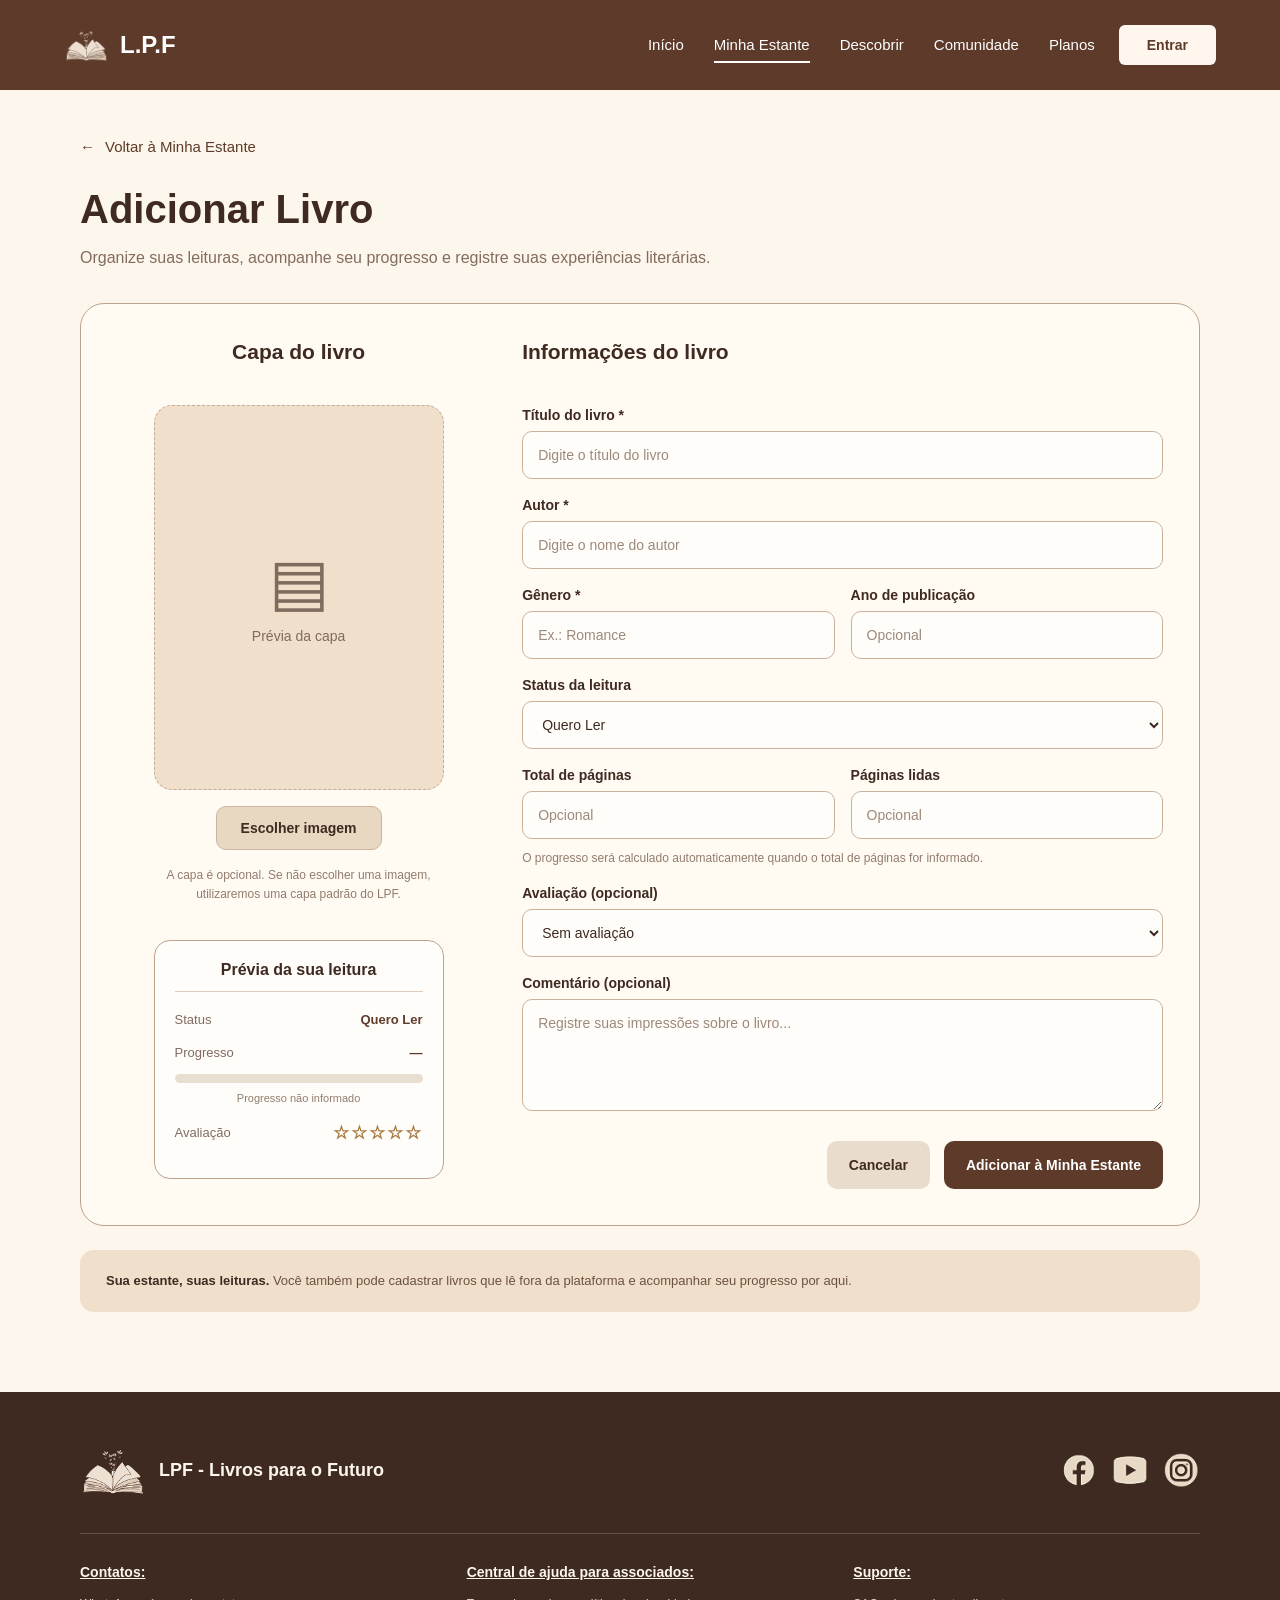
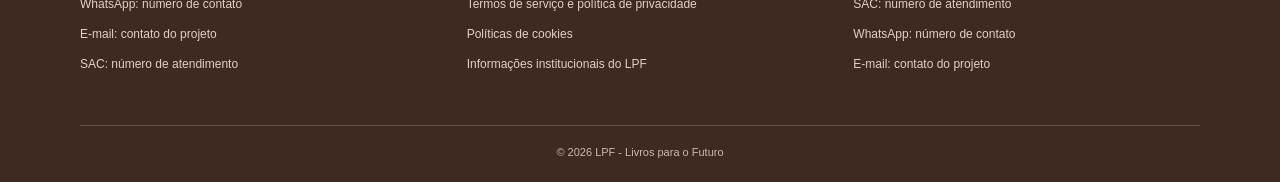
==== pages/AdicionarLivro.html @ e1073650 "Adicionar pagina de cadastro manual de livros" ====
<!doctype html>
<html lang="pt-BR">
  <head>
    <meta charset="UTF-8" />
    <meta name="viewport" content="width=device-width, initial-scale=1.0" />
    <title>Adicionar Livro | LPF</title>
    <link rel="stylesheet" href="../css/paginas-julio.css" />
  </head>
  <body class="pagina-lpf pagina-descobrir pagina-adicionar">
    <!--header-->
    <header class="cabecalho">
      <div class="cabecalho-conteudo">
        <a href="../index.html" class="logo">
          <img
            src="../assets/1_HOME_1/Logo.png"
            alt="Logo dos Livros para o Futuro"
          />
          <span>L.P.F</span>
        </a>
        <!--botão MENU HAMBURGUER-->
        <button
          type="button"
          class="menu-toggle"
          id="botaoMenu"
          aria-label="Abrir menu de navegação"
          aria-controls="menuPrincipal"
          aria-expanded="false"
        >
          <span></span>
          <span></span>
          <span></span>
        </button>

        <!--nav principal-->
        <nav class="menu" id="menuPrincipal" aria-label="Navegação principal">
          <a href="../index.html">Início</a>

          <a href="MinhaEstante.html" aria-current="page"> Minha Estante </a>

          <a href="Descobrir.html"> Descobrir </a>

          <a href="Comunidade.html"> Comunidade </a>

          <a href="planosdefidelidade.html"> Planos </a>
        </nav>

        <a href="Entrar.html" class="perfil">Entrar</a>
      </div>
    </header>

    <!--conteudo principal-->
    <main class="conteudo-principal adicionar-main">
      <!--voltar para minha estante-->
      <a href="MinhaEstante.html" class="adicionar-voltar">
        <span aria-hidden="true">←</span>
        Voltar à Minha Estante
      </a>

      <!--introdução-->
      <section class="adicionar-introducao">
        <h1>Adicionar Livro</h1>

        <p>
          Organize suas leituras, acompanhe seu progresso e registre suas
          experiências literárias.
        </p>
      </section>

      <!--form do cadastro-->
      <form id="formAdicionarLivro" class="adicionar-formulario">
        <!--coluna da capa-->
        <div class="adicionar-coluna-capa">
          <h2>Capa do livro</h2>

          <div class="adicionar-capa-preview">
            <div id="capaPlaceholder" class="adicionar-capa-placeholder">
              <span aria-hidden="true">▤</span>
              <p>Prévia da capa</p>
            </div>

            <img
              id="previewCapa"
              src=""
              alt="Prévia da capa selecionada"
              hidden
            />
          </div>

          <label for="capaLivro" class="adicionar-upload">
            Escolher imagem
          </label>

          <input
            type="file"
            id="capaLivro"
            accept="image/png,image/jpeg,image/webp"
            class="adicionar-input-arquivo"
          />

          <p class="adicionar-capa-aviso">
            A capa é opcional. Se não escolher uma imagem, utilizaremos uma capa
            padrão do LPF.
          </p>

          <!--prévia da leitura-->
          <aside class="adicionar-preview-leitura">
            <h3>Prévia da sua leitura</h3>

            <!--status-->
            <div class="preview-linha">
              <span>Status</span>
              <strong id="previewStatus">Quero Ler</strong>
            </div>

            <!--progresso-->
            <div class="preview-progresso">
              <div class="preview-linha">
                <span>Progresso</span>
                <strong id="previewPercentual">—</strong>
              </div>

              <div
                class="preview-barra"
                role="progressbar"
                aria-label="Progresso de leitura"
                aria-valuemin="0"
                aria-valuemax="100"
                aria-valuetext="Progresso não informado"
                id="previewProgresso"
              >
                <div class="preview-barra-valor" id="previewBarraValor"></div>
              </div>

              <p id="previewPaginas">Progresso não informado</p>
            </div>

            <!--avaliação-->
            <div class="preview-linha">
              <span>Avaliação</span>
              <strong id="previewEstrelas">☆☆☆☆☆</strong>
            </div>
          </aside>
        </div>

        <!--coluna dos campos-->
        <div class="adicionar-coluna-campos">
          <h2>Informações do livro</h2>

          <!--titulo-->
          <div class="adicionar-campo">
            <label for="novoTitulo"> Título do livro * </label>

            <input
              type="text"
              id="novoTitulo"
              placeholder="Digite o título do livro"
              maxlength="120"
              required
            />
          </div>

          <!--autor-->
          <div class="adicionar-campo">
            <label for="novoAutor"> Autor * </label>

            <input
              type="text"
              id="novoAutor"
              placeholder="Digite o nome do autor"
              maxlength="120"
              required
            />
          </div>

          <!--genero e ano-->
          <div class="adicionar-linha-campos">
            <div class="adicionar-campo">
              <label for="novoGenero"> Gênero * </label>

              <input
                type="text"
                id="novoGenero"
                placeholder="Ex.: Romance"
                maxlength="60"
                required
              />
            </div>

            <div class="adicionar-campo">
              <label for="novoAno"> Ano de publicação </label>

              <input
                type="number"
                id="novoAno"
                min="1"
                max="2100"
                placeholder="Opcional"
              />
            </div>
          </div>

          <!--status-->
          <div class="adicionar-campo">
            <label for="novoStatus"> Status da leitura </label>

            <select id="novoStatus">
              <option value="quero-ler">Quero Ler</option>

              <option value="lendo">Lendo</option>

              <option value="lido">Lido</option>
            </select>
          </div>

          <!--paginas-->
          <div class="adicionar-linha-campos">
            <div class="adicionar-campo">
              <label for="novoTotalPaginas"> Total de páginas </label>

              <input
                type="number"
                id="novoTotalPaginas"
                min="1"
                step="1"
                placeholder="Opcional"
              />
            </div>

            <div class="adicionar-campo">
              <label for="novoPaginasLidas"> Páginas lidas </label>

              <input
                type="number"
                id="novoPaginasLidas"
                min="0"
                step="1"
                placeholder="Opcional"
              />
            </div>
          </div>

          <p class="adicionar-ajuda">
            O progresso será calculado automaticamente quando o total de páginas
            for informado.
          </p>

          <!--avaliação-->
          <div class="adicionar-campo">
            <label for="novaAvaliacao"> Avaliação (opcional) </label>

            <select id="novaAvaliacao">
              <option value="">Sem avaliação</option>

              <option value="1">★</option>
              <option value="2">★★</option>
              <option value="3">★★★</option>
              <option value="4">★★★★</option>
              <option value="5">★★★★★</option>
            </select>
          </div>

          <!--comentario-->
          <div class="adicionar-campo">
            <label for="novoComentario"> Comentário (opcional) </label>

            <textarea
              id="novoComentario"
              rows="4"
              maxlength="500"
              placeholder="Registre suas impressões sobre o livro..."
            ></textarea>
          </div>

          <!--mensagem de retornoo-->
          <p
            id="mensagemCadastro"
            class="adicionar-mensagem"
            role="status"
            aria-live="polite"
            hidden
          ></p>

          <!--botões-->
          <div class="adicionar-acoes">
            <a href="MinhaEstante.html" class="adicionar-cancelar">
              Cancelar
            </a>

            <button type="submit" class="adicionar-salvar">
              Adicionar à Minha Estante
            </button>
          </div>
        </div>
      </form>

      <!--info de baixo-->
      <aside class="adicionar-observacao">
        <p>
          <strong>Sua estante, suas leituras.</strong>
          Você também pode cadastrar livros que lê fora da plataforma e
          acompanhar seu progresso por aqui.
        </p>
      </aside>
    </main>
    <!--footer-->
    <footer class="footer">
      <div class="footer-container">
        <div class="footer-top">
          <div class="footer-brand">
            <img src="../assets/1_HOME_1/Logo.png" alt="" />

            <strong>LPF - Livros para o Futuro</strong>
          </div>

          <div class="footer-social">
            <img
              src="../assets/1_HOME_1/redes.png"
              alt="Facebook, YouTube e Instagram"
            />
          </div>
        </div>

        <div class="footer-info">
          <div class="footer-column">
            <h3>Contatos:</h3>
            <p>WhatsApp: número de contato</p>
            <p>E-mail: contato do projeto</p>
            <p>SAC: número de atendimento</p>
          </div>

          <div class="footer-column">
            <h3>Central de ajuda para associados:</h3>
            <p>Termos de serviço e política de privacidade</p>
            <p>Políticas de cookies</p>
            <p>Informações institucionais do LPF</p>
          </div>

          <div class="footer-column">
            <h3>Suporte:</h3>
            <p>SAC: número de atendimento</p>
            <p>WhatsApp: número de contato</p>
            <p>E-mail: contato do projeto</p>
          </div>
        </div>

        <div class="footer-bottom">
          <p>© 2026 LPF - Livros para o Futuro</p>
        </div>
      </div>
    </footer>

    <!--acessibilidade-->
    <script src="https://vlibras.gov.br/app/vlibras-plugin.js"></script>

    <!--javascript-->
    <script src="../js/adicionar-livro.js" defer></script>
    <script src="../js/livros.js" defer></script>
    <script src="../js/estante.js" defer></script>
    <script src="../js/menu-lpf.js" defer></script>
  </body>
</html>
---- css/paginas-julio.css ----
/* CORES DO PROJETO */
.pagina-descobrir {
  --cor-marrom: #5d3a29;
  --cor-texto: #3e2a20;
  --cor-fundo: #fdf6ec;
  --cor-card: #fbf7f0;
  --cor-borda: #bda38f;

  margin: 0;
  min-height: 100vh;
  background-color: var(--cor-fundo);
  color: var(--cor-texto);
  font-family: 'Segoe UI', Arial, sans-serif;
}

/* config gerais */
.pagina-descobrir *,
.pagina-descobrir *::before,
.pagina-descobrir *::after {
  box-sizing: border-box;
}

/* -------------------------------------
  LPF - PÁGINA DESCOBRIR
----------------------------------------*/

.pagina-descobrir a {
  text-decoration: none;
}

/* header */

.pagina-descobrir .cabecalho {
  background-color: var(--cor-marrom);
  width: 100%;
}

.pagina-descobrir .cabecalho-conteudo {
  max-width: 1200px;
  min-height: 90px;
  margin: 0 auto;
  padding: 15px 24px;

  display: flex;
  align-items: center;
  justify-content: space-between;
  gap: 24px;
}

/* logo */
.pagina-descobrir .logo {
  display: flex;
  align-items: center;
  gap: 12px;

  color: white;
  font-size: 24px;
  font-weight: 700;
}

.pagina-descobrir .logo img {
  width: 44px;
  height: 44px;
  object-fit: contain;
}

/* menu */
.pagina-descobrir .menu {
  display: flex;
  align-items: center;
  gap: 30px;
}

.pagina-descobrir .menu a {
  color: white;
  font-size: 15px;
  padding: 8px 0;
  border-bottom: 2px solid transparent;
}

.pagina-descobrir .menu a:hover,
.pagina-descobrir .menu a[aria-current='page'] {
  border-bottom-color: white;
}

/* perfil */
.pagina-descobrir .perfil {
  color: white;
  font-size: 14px;
}

/* conteudo principal */

.pagina-descobrir .conteudo-principal {
  max-width: 1168px;
  margin: 0 auto;
  padding: 55px 24px 90px;
}

/* introdução */
.pagina-descobrir .introducao {
  margin-bottom: 36px;
}

.pagina-descobrir .introducao h1 {
  margin: 0 0 12px;
  color: var(--cor-texto);
  font-size: 36px;
  font-weight: 700;
  line-height: 1.2;
}

.pagina-descobrir .introducao p {
  margin: 0;
  color: #756257;
  font-size: 16px;
  line-height: 1.6;
}

/*pesquisa e filtros*/

.pagina-descobrir .area-filtros {
  width: 100%;
  min-height: 56px;
  margin-bottom: 38px;
  padding: 0 18px;

  display: flex;
  align-items: center;
  gap: 12px;

  background-color: #ffffff;
  border: 1px solid var(--cor-borda);
  border-radius: 18px;

  transition:
    border-color 0.2s ease,
    box-shadow 0.2s ease;
}

.pagina-descobrir .area-filtros:focus-within {
  border-color: var(--cor-marrom);
  box-shadow: 0 0 0 3px rgba(93, 58, 41, 0.12);
}

.pagina-descobrir .input-busca {
  flex: 1;
  min-width: 0;
  height: 52px;
  padding: 0;

  background: transparent;
  color: var(--cor-texto);
  font-size: 16px;

  border: none;
  outline: none;
  box-shadow: none;
}

.pagina-descobrir .input-busca::placeholder {
  color: #7f6a5d;
}

/*javascript da pesquisa de livros*/

/* Oculta os cards filtrados pelo JavaScript */
.pagina-descobrir .livro-card[hidden] {
  display: none;
}

/* Mensagem quando não há resultados */
.pagina-descobrir .mensagem-busca {
  text-align: center;
  margin: 40px 0;
  color: var(--cor-texto);
  font-size: 16px;
}

.pagina-descobrir .mensagem-busca[hidden] {
  display: none;
}

/* filtro genero */

.pagina-descobrir .filtro-genero {
  position: relative;
}

.pagina-descobrir .filtro-genero summary {
  display: flex;
  align-items: center;
  justify-content: center;

  width: 30px;
  height: 36px;
  cursor: pointer;
  color: var(--cor-marrom);
  list-style: none;
}

.pagina-descobrir .filtro-genero summary::-webkit-details-marker {
  display: none;
}

.pagina-descobrir .filtro-genero summary span {
  font-size: 12px;
}

.pagina-descobrir .filtro-opcoes {
  position: absolute;
  top: 42px;
  right: 0;
  z-index: 10;

  width: 230px;
  padding: 16px;

  display: flex;
  flex-direction: column;
  gap: 8px;

  background-color: #fffdfa;
  border: 1px solid var(--cor-borda);
  border-radius: 12px;
  box-shadow: 0 8px 20px #3e2a201a;
}

.pagina-descobrir .filtro-opcoes label {
  font-size: 13px;
  font-weight: 600;
}

.pagina-descobrir .filtro-opcoes select {
  width: 100%;
  padding: 10px;

  background-color: var(--cor-fundo);
  color: var(--cor-texto);

  border: 1px solid var(--cor-borda);
  border-radius: 8px;
  font-size: 13px;
}

/* icone BUSCA */

.pagina-descobrir .icone-busca {
  color: var(--cor-marrom);
  font-size: 22px;
  line-height: 1;
}

/* ajuste posicionamento */

.pagina-descobrir .conteudo-principal {
  max-width: 1120px;
  padding-top: 65px;
}

.pagina-descobrir .introducao {
  margin-bottom: 30px;
}

/*ajuste dos controle de pesquisa*/

.pagina-descobrir .form-busca {
  display: flex;
  align-items: center;
  width: 100%;
  min-height: 54px;
  gap: 10px;
}

.pagina-descobrir .form-busca .input-busca {
  flex: 1;
  min-width: 0;
}

/* icone FILTRO */

.pagina-descobrir .filtro-genero summary {
  cursor: pointer;
  border-radius: 6px;
}

.pagina-descobrir .filtro-genero summary svg {
  display: block;
}

/* botão LUPA */

.pagina-descobrir .botao-busca {
  display: flex;
  align-items: center;
  justify-content: center;

  width: 36px;
  height: 36px;
  padding: 6px;

  background: transparent;
  color: var(--cor-marrom);
  border: none;
  border-radius: 8px;
  cursor: pointer;
}

.pagina-descobrir .botao-busca:hover,
.pagina-descobrir .filtro-genero summary:hover {
  background-color: #f1e6d8;
}

.pagina-descobrir .botao-busca:focus-visible,
.pagina-descobrir .filtro-genero summary:focus-visible {
  outline: 2px solid var(--cor-marrom);
  outline-offset: 2px;
}

/* botão ENTRAR */

.pagina-descobrir .perfil {
  display: inline-block;
  padding: 12px 28px;

  background-color: #fff7ed;
  color: var(--cor-marrom);

  border-radius: 6px;
  font-weight: 600;
}

@media (max-width: 768px) {
  .pagina-descobrir .area-filtros {
    margin-bottom: 28px;
  }

  .pagina-descobrir .conteudo-principal {
    padding-top: 35px;
  }
}

/*catalogo dos livros*/

.pagina-descobrir .grade-livros {
  display: grid;
  grid-template-columns: repeat(4, minmax(0, 1fr));
  column-gap: 24px;
  row-gap: 68px;

  max-width: 1040px;
  margin: 0 auto;
}

/* card individual */
.pagina-descobrir .livro-card {
  display: flex;
  flex-direction: column;
  align-items: center;

  min-width: 0;
  min-height: 365px;
  padding: 16px 14px 12px;

  background-color: #fffaf2;
  border: 1px solid var(--cor-borda);
  border-radius: 18px;

  text-align: center;
}

/* capa */
.pagina-descobrir .livro-capa {
  display: block;
  width: 145px;
  max-width: 100%;
  height: 205px;
  margin-bottom: 12px;

  object-fit: contain;
}

/* titulo e leitor */
.pagina-descobrir .livro-dados {
  width: 100%;
  min-height: 0;
}

.pagina-descobrir .livro-titulo {
  margin: 0 0 6px;

  color: var(--cor-texto);
  font-size: 14px;
  font-weight: 700;
  line-height: 1.25;
}

.pagina-descobrir .livro-autor {
  margin: 0;

  color: #665348;
  font-size: 12px;
  line-height: 1.3;
}

/* botão VER LIVRO */
.pagina-descobrir .livro-botao {
  display: flex;
  align-items: center;
  justify-content: center;

  width: 100%;
  min-height: 31px;
  margin-top: 10px;
  padding: 6px 10px;

  background-color: #e8d8c1;
  color: var(--cor-texto);

  border-radius: 8px;
  font-size: 12px;
  font-weight: 700;
  transition: background-color 0.2s ease;
}

.pagina-descobrir .livro-botao:hover {
  background-color: #d9bea0;
}

.pagina-descobrir .livro-botao:focus-visible {
  outline: 3px solid var(--cor-marrom);
  outline-offset: 3px;
}

/* genero */
.pagina-descobrir .livro-genero {
  margin: 8px 0 0;

  color: #806c60;
  font-size: 9px;
  font-weight: 600;
  line-height: 1.2;
  text-transform: uppercase;
}

/* botão VER MAIS */
.pagina-descobrir .area-ver-mais {
  display: flex;
  justify-content: center;
  margin-top: 40px;
  margin-bottom: 20px;
}

/*o botão VER MAIS LIVROS sumir quando necessário*/
.pagina-descobrir .area-ver-mais[hidden] {
  display: none;
}

/*animação do botão VER MAIS*/

/* Animação dos novos livros */
.pagina-descobrir .livro-card[data-extra='true']:not([hidden]) {
  animation: aparecerLivro 0.6s ease-out both;
}

/* Movimento suave de entrada */
@keyframes aparecerLivro {
  from {
    opacity: 0;
    transform: translateY(20px);
  }

  to {
    opacity: 1;
    transform: translateY(0);
  }
}

/* Respeitar preferência por menos movimento */
@media (prefers-reduced-motion: reduce) {
  .pagina-descobrir .livro-card[data-extra='true']:not([hidden]) {
    animation: none;
  }
}
.pagina-descobrir #verMaisLivros {
  min-width: 180px;
  height: 48px;
  padding: 0 24px;

  background-color: #5f3a29;
  color: #fffaf2;

  border: none;
  border-radius: 12px;

  font-size: 16px;
  font-weight: 600;
  font-family: inherit;

  cursor: pointer;
  transition:
    background-color 0.2s ease,
    transform 0.2s ease;
}

.pagina-descobrir #verMaisLivros:hover {
  background-color: #744733;
  transform: translateY(-2px);
}

.pagina-descobrir #verMaisLivros:active {
  transform: translateY(0);
}

.pagina-descobrir #verMaisLivros:focus-visible {
  outline: 3px solid #c8a98d;
  outline-offset: 3px;
}

/* FOOTER */

.pagina-descobrir .footer {
  width: 100%;
  background-color: #3e2a20;
  color: #fdf6ec;
  padding: 46px 24px 24px;
}

.pagina-descobrir .footer-container {
  max-width: 1120px;
  margin: 0 auto;
}

/*parte de cima*/

.pagina-descobrir .footer-top {
  display: flex;
  align-items: center;
  justify-content: space-between;
  gap: 24px;

  padding-bottom: 30px;
  border-bottom: 1px solid #6b5042;
}

.pagina-descobrir .footer-brand {
  display: flex;
  align-items: center;
  gap: 14px;
}

.pagina-descobrir .footer-brand img {
  width: 65px;
  height: 65px;
  object-fit: contain;
}

.pagina-descobrir .footer-brand strong {
  font-size: 18px;
  font-weight: 700;
}

/*redes sociais*/

.pagina-descobrir .footer-social {
  display: flex;
  align-items: center;
  justify-content: flex-end;
}

.pagina-descobrir .footer-social img {
  display: block;
  width: 140px;
  max-width: 100%;
  height: auto;
  object-fit: contain;
}

/* coluna das info */

.pagina-descobrir .footer-info {
  display: grid;
  grid-template-columns: repeat(3, minmax(0, 1fr));
  gap: 40px;

  padding: 30px 0 40px;
  border-bottom: 1px solid #6b5042;
}

.pagina-descobrir .footer-column h3 {
  margin: 0 0 14px;

  color: #fdf6ec;
  font-size: 14px;
  font-weight: 600;
  text-decoration: underline;
}

.pagina-descobrir .footer-column p {
  margin: 0 0 10px;

  color: #e2d1c4;
  font-size: 12px;
  line-height: 1.7;
}

/*parte de baixo*/

.pagina-descobrir .footer-bottom {
  padding-top: 20px;
  text-align: center;
}

.pagina-descobrir .footer-bottom p {
  margin: 0;
  color: #cfb9aa;
  font-size: 11px;
}

/*espaço catálogo e footer*/

.pagina-descobrir .conteudo-principal {
  padding-bottom: 70px;
}

/* responsividade */

@media (max-width: 768px) {
  .pagina-descobrir .cabecalho-conteudo {
    flex-wrap: wrap;
    justify-content: center;
  }

  .pagina-descobrir .menu {
    flex-wrap: wrap;
    justify-content: center;
    gap: 15px;
  }

  .pagina-descobrir .conteudo-principal {
    padding: 35px 20px 60px;
  }

  .pagina-descobrir .introducao h1 {
    font-size: 28px;
  }
}

/*responsividade do catalogo*/

@media (max-width: 1000px) {
  .pagina-descobrir .grade-livros {
    grid-template-columns: repeat(2, minmax(0, 1fr));
    gap: 24px;
  }
}

@media (max-width: 520px) {
  .pagina-descobrir .grade-livros {
    grid-template-columns: 1fr;
    max-width: 320px;
    gap: 20px;
  }
}

/* -------------------------------------
  LPF - PÁGINA APRESENTAÇÃO DO LIVRO
----------------------------------------*/

/*coonteudo principal*/

.pagina-apresentacao .apresentacao-main {
  max-width: 1168px;
  margin: 0 auto;
  padding: 48px 24px 80px;
}

/*voltar para Descobrir*/

.pagina-apresentacao .apresentacao-voltar {
  display: inline-flex;
  align-items: center;
  gap: 10px;

  margin-bottom: 32px;

  color: var(--cor-marrom);
  font-size: 15px;
  font-weight: 500;
}

.pagina-apresentacao .apresentacao-voltar:hover {
  text-decoration: underline;
}

/*introdução*/

.pagina-apresentacao .apresentacao-introducao {
  margin-bottom: 36px;
}

.pagina-apresentacao .apresentacao-caminho {
  margin: 0 0 20px;

  color: var(--cor-marrom);
  font-size: 12px;
  font-weight: 700;
}

.pagina-apresentacao .apresentacao-introducao h1 {
  margin: 0 0 12px;

  color: var(--cor-texto);
  font-size: 42px;
  line-height: 1.2;
}

.pagina-apresentacao .apresentacao-introducao > p:last-child {
  margin: 0;

  color: #856f61;
  font-size: 17px;
  line-height: 1.6;
}

/*card principal*/

.pagina-apresentacao .apresentacao-card {
  display: grid;
  grid-template-columns: 306px minmax(0, 1fr);
  align-items: start;
  gap: 44px;

  padding: 34px;

  background-color: #fffaf2;
  border: 1px solid var(--cor-borda);
  border-radius: 24px;
}

/*capa livro*/

.pagina-apresentacao .apresentacao-imagem {
  display: flex;
  align-items: center;
  justify-content: center;

  padding: 18px;

  background-color: #f0e0cb;
  border-radius: 18px;
}

.pagina-apresentacao .apresentacao-imagem img {
  display: block;

  width: 100%;
  height: 430px;

  object-fit: contain;
  border-radius: 8px;
}

/*infos*/

.pagina-apresentacao .apresentacao-dados {
  min-width: 0;
  padding-top: 6px;
}

.pagina-apresentacao .apresentacao-etiqueta {
  display: inline-block;

  padding: 9px 20px;
  margin-bottom: 22px;

  background-color: #f1e4d3;
  color: var(--cor-marrom);

  border-radius: 30px;

  font-size: 11px;
  font-weight: 700;
}

.pagina-apresentacao .apresentacao-dados h2 {
  margin: 0 0 8px;

  color: var(--cor-texto);
  font-size: 40px;
  line-height: 1.2;
}

.pagina-apresentacao .apresentacao-autor {
  margin: 0 0 26px;

  padding-bottom: 25px;

  color: #836c5d;
  font-size: 19px;

  border-bottom: 1px solid #e1ccba;
}

/*details do livro*/

.pagina-apresentacao .apresentacao-detalhes {
  display: grid;
  grid-template-columns: repeat(3, minmax(0, 1fr));
  gap: 16px;

  margin-bottom: 26px;
}

.pagina-apresentacao .detalhe-item {
  display: flex;
  flex-direction: column;
  align-items: flex-start;
  gap: 8px;

  min-width: 0;
  padding: 18px 16px;

  background-color: #f5ece1;
  border-radius: 14px;
}

.pagina-apresentacao .detalhe-item span {
  color: #836c5d;
  font-size: 11px;
  font-weight: 700;
}

.pagina-apresentacao .detalhe-item strong {
  color: var(--cor-texto);
  font-size: 18px;
}

.pagina-apresentacao .detalhe-item small {
  color: #927d6e;
  font-size: 11px;
}

/*descrição*/

.pagina-apresentacao .apresentacao-descricao {
  margin: 0 0 26px;

  color: #816d60;
  font-size: 16px;
  line-height: 1.7;
}

/*botão ADD A MINHA ESTANTE*/

.pagina-apresentacao .apresentacao-botao {
  display: inline-flex;
  align-items: center;
  justify-content: center;
  gap: 18px;

  min-height: 54px;
  padding: 12px 24px;

  background-color: var(--cor-marrom);
  color: #ffffff;

  border: none;
  border-radius: 10px;

  font-family: inherit;
  font-size: 15px;
  font-weight: 700;

  cursor: pointer;
  transition: background-color 0.2s ease;
}

.pagina-apresentacao .apresentacao-botao span {
  font-size: 28px;
  font-weight: 400;
  line-height: 1;
}

.pagina-apresentacao .apresentacao-botao:hover {
  background-color: #764b37;
}

.pagina-apresentacao .apresentacao-botao:focus-visible {
  outline: 3px solid #bda38f;
  outline-offset: 3px;
}

.pagina-apresentacao .apresentacao-aviso {
  margin: 12px 0 0;

  color: #927d6e;
  font-size: 12px;
}

/*sinopse e mais*/

.pagina-apresentacao .apresentacao-inferior {
  display: grid;
  grid-template-columns: 2fr 1fr;
  gap: 18px;

  margin-top: 24px;
}

.pagina-apresentacao .apresentacao-sinopse,
.pagina-apresentacao .apresentacao-orientacao {
  padding: 26px;

  border-radius: 18px;
}

.pagina-apresentacao .apresentacao-sinopse {
  background-color: #fffaf2;
  border: 1px solid var(--cor-borda);
}

.pagina-apresentacao .apresentacao-orientacao {
  background-color: #f0e0cb;
}

.pagina-apresentacao .apresentacao-inferior h2 {
  margin: 0 0 16px;

  color: var(--cor-texto);
  font-size: 19px;
}

.pagina-apresentacao .apresentacao-sinopse h2 {
  padding-bottom: 14px;
  border-bottom: 1px solid #e1ccba;
}

.pagina-apresentacao .apresentacao-inferior p {
  margin: 0;

  color: #765f52;
  font-size: 14px;
  line-height: 1.7;
}

/*frase final*/

.pagina-apresentacao .apresentacao-frase {
  display: flex;
  align-items: center;
  justify-content: space-between;
  gap: 20px;

  margin-top: 24px;
  padding-top: 20px;

  border-top: 1px solid #e1ccba;
}

.pagina-apresentacao .apresentacao-frase strong {
  font-size: 13px;
  color: var(--cor-texto);
}

.pagina-apresentacao .apresentacao-frase span {
  font-size: 12px;
  color: #927d6e;
}

/*botão livro já add*/

.pagina-apresentacao .apresentacao-botao:disabled {
  background-color: #927566;
  cursor: default;
  opacity: 0.85;
}

/* -------------------------------------
        LPF - MINHA ESTANTE
----------------------------------------*/

/*conteudo principal*/

.pagina-estante .estante-main {
  max-width: 1168px;
  min-height: 65vh;
  margin: 0 auto;
  padding: 55px 24px 90px;
}

/*titulo e botão ADD LIVRO*/

.pagina-estante .estante-introducao {
  margin-bottom: 35px;
}

.pagina-estante .estante-cabecalho {
  display: flex;
  justify-content: space-between;
  align-items: center;
  gap: 24px;
}

.pagina-estante .estante-cabecalho h1 {
  margin: 0 0 12px;

  color: var(--cor-texto);
  font-size: 38px;
  font-weight: 700;
}

.pagina-estante .estante-cabecalho p {
  margin: 0;

  color: #836c5d;
  font-size: 16px;
  line-height: 1.6;
}

.pagina-estante .estante-adicionar {
  display: inline-flex;
  align-items: center;
  justify-content: center;
  gap: 10px;

  padding: 14px 24px;
  min-height: 48px;

  background-color: var(--cor-marrom);
  color: #ffffff;

  border-radius: 10px;

  font-size: 15px;
  font-weight: 600;
  white-space: nowrap;

  cursor: pointer;
  transition: background-color 0.2s ease;
}

.pagina-estante .estante-adicionar span {
  font-size: 24px;
  line-height: 1;
}

.pagina-estante .estante-adicionar:hover {
  background-color: #764b37;
}

/*cards de resumo*/

.pagina-estante .estante-resumo {
  display: grid;
  grid-template-columns: repeat(4, minmax(0, 1fr));
  gap: 20px;

  margin-bottom: 48px;
}

.pagina-estante .resumo-card {
  display: flex;
  flex-direction: column;
  gap: 12px;

  padding: 24px;

  background-color: #fffaf2;
  border: 1px solid var(--cor-borda);
  border-radius: 16px;
}

.pagina-estante .resumo-card span {
  color: #806b5f;
  font-size: 14px;
  font-weight: 500;
}

.pagina-estante .resumo-card strong {
  color: var(--cor-texto);
  font-size: 32px;
  font-weight: 700;
}

/*filtro por status*/

.pagina-estante .estante-controles {
  display: flex;
  align-items: center;
  justify-content: space-between;
  gap: 20px;

  margin-bottom: 28px;
}

.pagina-estante .estante-controles h2 {
  margin: 0;

  color: var(--cor-texto);
  font-size: 25px;
}

.pagina-estante .estante-filtro {
  display: flex;
  align-items: center;
  gap: 12px;
}

.pagina-estante .estante-filtro label {
  color: var(--cor-texto);
  font-size: 14px;
}

.pagina-estante .estante-filtro select {
  min-width: 170px;
  padding: 12px 15px;

  background-color: #fffaf2;
  color: var(--cor-texto);

  border: 1px solid var(--cor-borda);
  border-radius: 10px;

  font-family: inherit;
  font-size: 14px;
  cursor: pointer;
}

/*grade dos livro*/

.pagina-estante .estante-grid {
  display: grid;
  grid-template-columns: repeat(3, minmax(0, 1fr));
  gap: 24px;
}

/*estante vazia*/

.pagina-estante .estante-vazia {
  padding: 55px 25px;
  text-align: center;

  background-color: #fffaf2;
  border: 1px solid var(--cor-borda);
  border-radius: 18px;
}

.pagina-estante .estante-vazia[hidden] {
  display: none;
}

.pagina-estante .estante-vazia h2 {
  margin: 0 0 12px;

  color: var(--cor-texto);
  font-size: 24px;
}

.pagina-estante .estante-vazia p {
  margin: 0 auto 24px;
  max-width: 440px;

  color: #836c5d;
  font-size: 15px;
  line-height: 1.6;
}

.pagina-estante .estante-explorar {
  display: inline-block;
  padding: 13px 24px;

  background-color: var(--cor-marrom);
  color: #ffffff;

  border-radius: 10px;
  font-weight: 600;
}

.pagina-estante .estante-explorar:hover {
  background-color: #764b37;
}

/*acessbilidade dos controle*/

.pagina-estante .estante-adicionar:focus-visible,
.pagina-estante .estante-explorar:focus-visible,
.pagina-estante .estante-filtro select:focus-visible {
  outline: 3px solid #bda38f;
  outline-offset: 3px;
}

/*card dos livros*/

.pagina-estante .estante-card {
  display: flex;
  flex-direction: column;
  align-items: center;
  gap: 10px;

  padding: 22px;

  background-color: #fffaf2;
  border: 1px solid var(--cor-borda);
  border-radius: 18px;

  text-align: center;
}

.pagina-estante .estante-capa {
  width: 130px;
  max-width: 100%;
  height: 185px;
  object-fit: contain;
}

.pagina-estante .estante-card-titulo {
  margin: 5px 0 0;
  color: var(--cor-texto);
  font-size: 17px;
  line-height: 1.3;
}

.pagina-estante .estante-card-autor {
  margin: 0;
  color: #806b5f;
  font-size: 13px;
}

.pagina-estante .estante-status {
  padding: 7px 15px;
  background-color: #f0e0cb;
  color: var(--cor-marrom);
  border-radius: 20px;
  font-size: 12px;
  font-weight: 600;
}

.pagina-estante .estante-progresso-texto {
  width: 100%;
  margin: 5px 0 0;
  color: #806b5f;
  font-size: 12px;
}

.pagina-estante .estante-progresso-trilha {
  width: 100%;
  height: 9px;
  overflow: hidden;
  background-color: #e9ded2;
  border-radius: 20px;
}

.pagina-estante .estante-progresso-valor {
  height: 100%;
  background-color: #603e2e;
  border-radius: 20px;
  transition: width 0.3s ease;
}

.pagina-estante .estante-avaliacao {
  margin: 5px 0;
  color: #85613f;
  font-size: 13px;
}

.pagina-estante .estante-card-botao {
  display: flex;
  align-items: center;
  justify-content: center;

  width: 100%;
  min-height: 38px;
  margin-top: auto;
  padding: 9px 15px;

  background-color: #e8d8c1;
  color: var(--cor-texto);
  border-radius: 9px;
  font-size: 13px;
  font-weight: 700;
}

.pagina-estante .estante-card-botao:hover {
  background-color: #dcc6aa;
}

.pagina-estante .estante-card-botao:focus-visible {
  outline: 3px solid var(--cor-marrom);
  outline-offset: 3px;
}

.pagina-estante .estante-explorar[hidden] {
  display: none;
}

/*MODAL DE LEITURA*/

/*card interativo*/

.pagina-estante .estante-card {
  cursor: pointer;
  transition:
    transform 0.2s ease,
    box-shadow 0.2s ease;
}

.pagina-estante .estante-card:hover {
  transform: translateY(-3px);
  box-shadow: 0 6px 18px rgba(62, 42, 32, 0.12);
}

.pagina-estante .estante-card:focus-visible {
  outline: 3px solid #603e2e;
  outline-offset: 3px;
}

/*janela*/

.pagina-estante .estante-modal {
  width: min(500px, calc(100% - 32px));
  max-height: calc(100vh - 40px);
  overflow-y: auto;

  margin: auto;
  padding: 28px;

  background: #fffaf2;
  color: #3e2a20;
  border: 1px solid #bda38f;
  border-radius: 18px;

  box-shadow: 0 12px 40px rgba(0, 0, 0, 0.18);
}

.pagina-estante .estante-modal::backdrop {
  background: rgba(30, 20, 14, 0.55);
}

/*cabeçalho do modal*/

.pagina-estante .modal-topo {
  display: flex;
  align-items: center;
  justify-content: space-between;
  gap: 12px;
}

.pagina-estante .modal-topo h2 {
  margin: 0;
  font-size: 23px;
}

.pagina-estante .modal-fechar {
  background: transparent;
  color: #603e2e;
  font-size: 30px;
  cursor: pointer;
}

.pagina-estante .modal-livro {
  margin: 10px 0 24px;
  color: #806b5f;
  font-size: 14px;
}

/*opções*/

.pagina-estante .modal-acoes {
  display: grid;
  gap: 12px;
}

.pagina-estante .modal-acoes button {
  padding: 14px;
  border-radius: 10px;
  font-family: inherit;
  font-size: 14px;
}

.pagina-estante .modal-acessar {
  background: #e9ded2;
  color: #806b5f;
  cursor: not-allowed;
}

.pagina-estante .modal-editar {
  background: #603e2e;
  color: white;
  cursor: pointer;
}

/*form*/

.pagina-estante .form-edicao {
  display: grid;
  gap: 12px;
}

.pagina-estante .form-edicao label {
  font-size: 13px;
  font-weight: 600;
}

.pagina-estante .form-edicao input,
.pagina-estante .form-edicao select,
.pagina-estante .form-edicao textarea {
  width: 100%;
  padding: 12px;

  background: #fffdfa;
  color: #3e2a20;
  border: 1px solid #bda38f;
  border-radius: 8px;

  font: inherit;
}

.pagina-estante .edicao-paginas {
  display: grid;
  grid-template-columns: 1fr 1fr;
  gap: 12px;
}

.pagina-estante .edicao-paginas > div {
  display: grid;
  gap: 8px;
}

.pagina-estante .edicao-botoes {
  display: flex;
  justify-content: flex-end;
  gap: 10px;
  margin-top: 10px;
}

.pagina-estante .edicao-botoes button {
  padding: 12px 16px;
  border-radius: 9px;
  cursor: pointer;
  font-weight: 600;
}

.pagina-estante .edicao-botoes button[type='submit'] {
  background: #603e2e;
  color: #ffffff;
}

.pagina-estante .edicao-botoes button[type='button'] {
  background: #e9ded2;
  color: #3e2a20;
}

.pagina-estante .edicao-erro {
  color: #a32c24;
  font-size: 13px;
}

.pagina-estante .modal-remover {
  width: 100%;
  padding: 13px 18px;

  background-color: #fff4f0;
  color: #a33e32;

  border: 1px solid #c78c82;
  border-radius: 10px;

  font-family: inherit;
  font-size: 14px;
  font-weight: 600;

  cursor: pointer;
  transition: background-color 0.2s ease;
}

.pagina-estante .modal-remover:hover {
  background-color: #f7e0d9;
}

.pagina-estante .modal-remover:focus-visible {
  outline: 3px solid #a33e32;
  outline-offset: 3px;
}

/*respeitar o hidden*/

.pagina-estante .form-edicao[hidden],
.pagina-estante .modal-acoes[hidden],
.pagina-estante .edicao-erro[hidden] {
  display: none;
}

@media (max-width: 500px) {
  .pagina-estante .estante-modal {
    padding: 20px;
  }

  .pagina-estante .edicao-paginas {
    grid-template-columns: 1fr;
  }
}

@media (prefers-reduced-motion: reduce) {
  .pagina-estante .estante-card {
    transition: none;
  }

  .pagina-estante .estante-card:hover {
    transform: none;
  }
}

/* -------------------------------------
        LPF - ADICIONAR LIVRO
----------------------------------------*/

/*conteúdo principal*/

.pagina-adicionar .adicionar-main {
  max-width: 1168px;
  margin: 0 auto;
  padding: 48px 24px 80px;
}

/*voltar para minha estante*/

.pagina-adicionar .adicionar-voltar {
  display: inline-flex;
  align-items: center;
  gap: 10px;

  margin-bottom: 30px;

  color: var(--cor-marrom);
  font-size: 15px;
  font-weight: 500;
}

.pagina-adicionar .adicionar-voltar:hover {
  text-decoration: underline;
}

/*introdução*/

.pagina-adicionar .adicionar-introducao {
  margin-bottom: 32px;
}

.pagina-adicionar .adicionar-introducao h1 {
  margin: 0 0 12px;

  color: var(--cor-texto);
  font-size: 40px;
  font-weight: 700;
  line-height: 1.2;
}

.pagina-adicionar .adicionar-introducao p {
  margin: 0;

  color: #836c5d;
  font-size: 16px;
  line-height: 1.6;
}

/*form principal*/

.pagina-adicionar .adicionar-formulario {
  display: grid;
  grid-template-columns: minmax(0, 0.85fr) minmax(0, 1.5fr);
  gap: 42px;

  padding: 36px;

  background-color: #fffaf2;
  border: 1px solid var(--cor-borda);
  border-radius: 24px;
}

/*titulos das colunas*/

.pagina-adicionar .adicionar-formulario h2 {
  margin: 0 0 25px;

  color: var(--cor-texto);
  font-size: 21px;
  font-weight: 700;
}

/*coluna esquerda - capa do livro*/

.pagina-adicionar .adicionar-coluna-capa {
  display: flex;
  flex-direction: column;
  align-items: center;
  gap: 16px;

  min-width: 0;
}

.pagina-adicionar .adicionar-coluna-capa h2 {
  align-self: center;
  width: 100%;
  text-align: center;
}

/*área de prévia*/

.pagina-adicionar .adicionar-capa-preview {
  display: flex;
  align-items: center;
  justify-content: center;

  width: 100%;
  max-width: 290px;
  min-height: 385px;
  padding: 18px;

  background-color: #f0e0cb;
  border: 1px dashed #c7ab94;
  border-radius: 18px;
}

/*capa padrão*/

.pagina-adicionar .adicionar-capa-placeholder {
  display: flex;
  flex-direction: column;
  align-items: center;
  justify-content: center;
  gap: 14px;

  width: 100%;
  min-height: 300px;

  color: #806b5f;
  text-align: center;
}

.pagina-adicionar .adicionar-capa-placeholder span {
  font-size: 64px;
  line-height: 1;
}

.pagina-adicionar .adicionar-capa-placeholder p {
  margin: 0;
  font-size: 14px;
}

/*imagem selecionada*/

.pagina-adicionar #previewCapa {
  display: block;
  width: 100%;
  max-height: 345px;

  object-fit: contain;
  border-radius: 10px;
}

.pagina-adicionar #previewCapa[hidden],
.pagina-adicionar #capaPlaceholder[hidden] {
  display: none;
}

/*botão ESCOLHER IMAGEM*/

.pagina-adicionar .adicionar-upload {
  display: inline-flex;
  align-items: center;
  justify-content: center;

  min-height: 44px;
  padding: 12px 24px;

  background-color: #e8d8c1;
  color: var(--cor-texto);
  border: 1px solid #cdb49e;
  border-radius: 10px;

  font-size: 14px;
  font-weight: 600;

  cursor: pointer;
  transition: background-color 0.2s ease;
}

.pagina-adicionar .adicionar-upload:hover {
  background-color: #dcc6aa;
}

/*input de arquivo*/

.pagina-adicionar .adicionar-input-arquivo {
  position: absolute;
  width: 1px;
  height: 1px;
  padding: 0;
  margin: -1px;

  overflow: hidden;
  clip-path: inset(50%);
  white-space: nowrap;
}

.pagina-adicionar
  .adicionar-upload:has(+ .adicionar-input-arquivo:focus-visible) {
  outline: 3px solid var(--cor-marrom);
  outline-offset: 3px;
}

/*aviso da capa*/

.pagina-adicionar .adicionar-capa-aviso {
  max-width: 290px;
  margin: 0;

  color: #927d6e;
  font-size: 12px;
  line-height: 1.6;
  text-align: center;
}

/*coluna direita - infos*/

.pagina-adicionar .adicionar-coluna-campos {
  display: flex;
  flex-direction: column;
  gap: 18px;

  min-width: 0;
}

/*campos do form*/

.pagina-adicionar .adicionar-campo {
  display: flex;
  flex-direction: column;
  gap: 8px;

  min-width: 0;
}

.pagina-adicionar .adicionar-campo label {
  color: var(--cor-texto);
  font-size: 14px;
  font-weight: 600;
}

.pagina-adicionar .adicionar-campo input,
.pagina-adicionar .adicionar-campo select,
.pagina-adicionar .adicionar-campo textarea {
  width: 100%;
  min-width: 0;
  padding: 13px 15px;

  background-color: #fffdfa;
  color: var(--cor-texto);

  border: 1px solid #ccb29c;
  border-radius: 10px;

  font-family: inherit;
  font-size: 14px;
}

.pagina-adicionar .adicionar-campo input,
.pagina-adicionar .adicionar-campo select {
  min-height: 48px;
}

.pagina-adicionar .adicionar-campo textarea {
  min-height: 110px;
  resize: vertical;
  line-height: 1.5;
}

/*placeholders*/

.pagina-adicionar .adicionar-campo input::placeholder,
.pagina-adicionar .adicionar-campo textarea::placeholder {
  color: #9c897b;
}

/*foco nos campo*/

.pagina-adicionar .adicionar-campo input:focus-visible,
.pagina-adicionar .adicionar-campo select:focus-visible,
.pagina-adicionar .adicionar-campo textarea:focus-visible {
  outline: 2px solid var(--cor-marrom);
  outline-offset: 2px;
}

/*duas coolunas de campo*/

.pagina-adicionar .adicionar-linha-campos {
  display: grid;
  grid-template-columns: repeat(2, minmax(0, 1fr));
  gap: 16px;
}

/*texto de ajuda*/

.pagina-adicionar .adicionar-ajuda {
  margin: -8px 0 0;

  color: #927d6e;
  font-size: 12px;
  line-height: 1.5;
}

/*msg dos form*/

.pagina-adicionar .adicionar-mensagem {
  margin: 0;
  padding: 12px 15px;

  color: var(--cor-texto);
  background-color: #f0e0cb;

  border-radius: 10px;
  font-size: 13px;
}

.pagina-adicionar .adicionar-mensagem[hidden] {
  display: none;
}

/*botões do form*/

.pagina-adicionar .adicionar-acoes {
  display: flex;
  align-items: center;
  justify-content: flex-end;
  gap: 14px;

  margin-top: 12px;
}

.pagina-adicionar .adicionar-cancelar,
.pagina-adicionar .adicionar-salvar {
  display: inline-flex;
  align-items: center;
  justify-content: center;

  min-height: 48px;
  padding: 12px 22px;

  border-radius: 10px;

  font-family: inherit;
  font-size: 14px;
  font-weight: 600;

  cursor: pointer;
  transition: background-color 0.2s ease;
}

/*cancelar*/

.pagina-adicionar .adicionar-cancelar {
  color: var(--cor-texto);
  background-color: #eadccc;
}

.pagina-adicionar .adicionar-cancelar:hover {
  background-color: #decab5;
}

/*add livro*/

.pagina-adicionar .adicionar-salvar {
  background-color: var(--cor-marrom);
  color: #ffffff;
  border: none;
}

.pagina-adicionar .adicionar-salvar:hover {
  background-color: #764b37;
}

/*foco dos botões*/

.pagina-adicionar .adicionar-cancelar:focus-visible,
.pagina-adicionar .adicionar-salvar:focus-visible {
  outline: 3px solid #bda38f;
  outline-offset: 3px;
}

/*info de baixoo*/

.pagina-adicionar .adicionar-observacao {
  margin-top: 24px;
  padding: 20px 26px;

  background-color: #f0e0cb;
  border-radius: 14px;
}

.pagina-adicionar .adicionar-observacao p {
  margin: 0;

  color: #6d5141;
  font-size: 13px;
  line-height: 1.7;
}

.pagina-adicionar .adicionar-observacao strong {
  color: var(--cor-texto);
}

/*prévia da leitura*/

.pagina-adicionar .adicionar-preview-leitura {
  width: 100%;
  max-width: 290px;
  margin-top: 20px;
  padding: 20px;

  background-color: #fffdfa;
  border: 1px solid #bda38f;
  border-radius: 16px;
}

/*titulo*/

.pagina-adicionar .adicionar-preview-leitura h3 {
  margin: 0 0 20px;
  padding-bottom: 12px;

  color: #3e2a20;
  font-size: 16px;
  text-align: center;

  border-bottom: 1px solid #e1ccba;
}

/*infos*/

.pagina-adicionar .preview-linha {
  display: flex;
  align-items: center;
  justify-content: space-between;
  gap: 10px;
  margin-bottom: 14px;
}

.pagina-adicionar .preview-linha span {
  color: #806b5f;
  font-size: 13px;
}

.pagina-adicionar .preview-linha strong {
  color: #603e2e;
  font-size: 13px;
  text-align: right;
}

/*progresso*/

.pagina-adicionar .preview-progresso {
  margin: 18px 0;
}

.pagina-adicionar .preview-barra {
  width: 100%;
  height: 9px;
  overflow: hidden;

  background-color: #e9ded2;
  border-radius: 20px;
}

.pagina-adicionar .preview-barra-valor {
  width: 0%;
  height: 100%;

  background-color: #603e2e;
  border-radius: 20px;

  transition: width 0.3s ease;
}

.pagina-adicionar #previewPaginas {
  margin: 9px 0 0;
  color: #927d6e;
  font-size: 11px;
  text-align: center;
}

/*stars*/

.pagina-adicionar #previewEstrelas {
  color: #a77b43;
  font-size: 18px;
  letter-spacing: 2px;
}

/*acessibilidade*/

@media (prefers-reduced-motion: reduce) {
  .pagina-adicionar .preview-barra-valor {
    transition: none;
  }
}

/*capa padrão - livros manuais*/
.pagina-estante .estante-capa-padrao {
  display: flex;
  align-items: center;
  justify-content: center;

  width: 130px;
  height: 185px;
  max-width: 100%;

  background-color: #603e2e;
  color: #fffaf2;

  border-radius: 8px;

  font-family: Georgia, serif;
  font-size: 30px;
  font-weight: 700;
  letter-spacing: 2px;
}

/*botão desativado durante o cadastro*/

.pagina-adicionar .adicionar-salvar:disabled {
  opacity: 0.65;
  cursor: wait;
}

/*responsividade ADICIONAR LIVRO*/

@media (max-width: 900px) {
  .pagina-adicionar .adicionar-formulario {
    grid-template-columns: 1fr;
    gap: 32px;
  }

  .pagina-adicionar .adicionar-coluna-capa {
    align-items: center;
  }

  .pagina-adicionar .adicionar-coluna-capa h2 {
    text-align: center;
  }
}

@media (max-width: 600px) {
  .pagina-adicionar .adicionar-main {
    padding: 30px 18px 55px;
  }

  .pagina-adicionar .adicionar-introducao h1 {
    font-size: 30px;
  }

  .pagina-adicionar .adicionar-formulario {
    padding: 20px;
    border-radius: 18px;
  }

  .pagina-adicionar .adicionar-linha-campos {
    grid-template-columns: 1fr;
  }

  .pagina-adicionar .adicionar-capa-preview {
    min-height: 300px;
  }

  .pagina-adicionar .adicionar-acoes {
    flex-direction: column-reverse;
    align-items: stretch;
  }

  .pagina-adicionar .adicionar-cancelar,
  .pagina-adicionar .adicionar-salvar {
    width: 100%;
  }

  .pagina-adicionar .adicionar-observacao {
    padding: 18px;
  }
}

@media (prefers-reduced-motion: reduce) {
  .pagina-adicionar .adicionar-upload,
  .pagina-adicionar .adicionar-cancelar,
  .pagina-adicionar .adicionar-salvar {
    transition: none;
  }
}

/*responsividade MINHA ESTANTE*/

@media (max-width: 900px) {
  .pagina-estante .estante-resumo {
    grid-template-columns: repeat(2, minmax(0, 1fr));
  }

  .pagina-estante .estante-grid {
    grid-template-columns: repeat(2, minmax(0, 1fr));
  }
}

@media (max-width: 600px) {
  .pagina-estante .estante-main {
    padding: 35px 18px 60px;
  }

  .pagina-estante .estante-cabecalho {
    flex-direction: column;
    align-items: flex-start;
  }

  .pagina-estante .estante-cabecalho h1 {
    font-size: 30px;
  }

  .pagina-estante .estante-adicionar {
    width: 100%;
  }

  .pagina-estante .estante-resumo {
    gap: 12px;
  }

  .pagina-estante .resumo-card {
    padding: 18px;
  }

  .pagina-estante .resumo-card strong {
    font-size: 27px;
  }

  .pagina-estante .estante-controles {
    flex-direction: column;
    align-items: flex-start;
  }

  .pagina-estante .estante-filtro {
    width: 100%;
    flex-direction: column;
    align-items: flex-start;
  }

  .pagina-estante .estante-filtro select {
    width: 100%;
  }

  .pagina-estante .estante-grid {
    grid-template-columns: 1fr;
  }
}

/*respoonsividade APRESENTAÇÃO*/

@media (max-width: 900px) {
  .pagina-apresentacao .apresentacao-card {
    grid-template-columns: 1fr;
    gap: 28px;
  }

  .pagina-apresentacao .apresentacao-imagem {
    max-width: 340px;
    margin: 0 auto;
  }

  .pagina-apresentacao .apresentacao-dados h2 {
    font-size: 34px;
  }
}

@media (max-width: 600px) {
  .pagina-apresentacao .apresentacao-main {
    padding: 30px 18px 55px;
  }

  .pagina-apresentacao .apresentacao-introducao h1 {
    font-size: 30px;
  }

  .pagina-apresentacao .apresentacao-card {
    padding: 20px;
  }

  .pagina-apresentacao .apresentacao-imagem img {
    height: 340px;
  }

  .pagina-apresentacao .apresentacao-detalhes {
    grid-template-columns: 1fr;
    gap: 10px;
  }

  .pagina-apresentacao .apresentacao-inferior {
    grid-template-columns: 1fr;
  }

  .pagina-apresentacao .apresentacao-botao {
    width: 100%;
  }

  .pagina-apresentacao .apresentacao-frase {
    flex-direction: column;
    align-items: flex-start;
  }
}

/*-------------------------------------------
  ALINHAMENTO DO HEADER E MENU RESPONSIVO
-------------------------------------------*/

/*header computer*/

.pagina-lpf .cabecalho-conteudo {
  position: relative;
}

.pagina-lpf .menu {
  margin-left: auto;
}

/*botão hamburgui escondido*/

.pagina-lpf .menu-toggle {
  display: none;
  align-items: center;
  justify-content: center;
  flex-direction: column;
  gap: 5px;

  width: 42px;
  height: 42px;
  padding: 8px;

  background: transparent;
  border: none;
  border-radius: 8px;
  cursor: pointer;
}

.pagina-lpf .menu-toggle span {
  display: block;
  width: 24px;
  height: 3px;

  background-color: #ffffff;
  border-radius: 4px;

  transition:
    transform 0.2s ease,
    opacity 0.2s ease;
}

/*header mob*/

@media (max-width: 768px) {
  .pagina-lpf .cabecalho-conteudo {
    display: flex;
    flex-wrap: nowrap;
    align-items: center;
    justify-content: space-between;
    gap: 12px;

    min-height: 72px;
    padding: 12px 16px;
  }

  /*logo na esquerda*/

  .pagina-lpf .logo {
    margin-right: auto;
    font-size: 19px;
  }

  .pagina-lpf .logo img {
    width: 36px;
    height: 36px;
  }

  /*mostrar o hamburgui*/

  .pagina-lpf .menu-toggle {
    display: flex;
    flex-shrink: 0;
  }

  .pagina-lpf .menu-toggle:hover {
    background-color: #744c39;
  }

  .pagina-lpf .menu-toggle:focus-visible {
    outline: 2px solid #ffffff;
    outline-offset: 3px;
  }

  /*menu recolhido*/

  .pagina-lpf .menu {
    display: none;
    position: absolute;

    top: 100%;
    right: 16px;
    z-index: 100;

    width: min(300px, calc(100vw - 32px));

    flex-direction: column;
    flex-wrap: nowrap;
    align-items: stretch;
    justify-content: flex-start;
    gap: 2px;

    margin: 0;
    padding: 12px;

    background-color: #603e2e;
    border: 1px solid #88614d;
    border-radius: 12px;

    box-shadow: 0 8px 20px rgba(0, 0, 0, 0.18);
  }

  /*menu aberto*/

  .pagina-lpf .menu.aberto {
    display: flex;
  }

  .pagina-lpf .menu a {
    display: block;
    padding: 12px 14px;

    color: #ffffff;
    font-size: 15px;
    border-radius: 8px;
  }

  .pagina-lpf .menu a:hover {
    background-color: #744c39;
  }

  /*botão ENTRAR*/

  .pagina-lpf .perfil {
    flex-shrink: 0;
    padding: 10px 14px;
    font-size: 13px;
  }

  /*animation do hamburgui*/

  .pagina-lpf .menu-toggle[aria-expanded='true'] span:nth-child(1) {
    transform: translateY(8px) rotate(45deg);
  }

  .pagina-lpf .menu-toggle[aria-expanded='true'] span:nth-child(2) {
    opacity: 0;
  }

  .pagina-lpf .menu-toggle[aria-expanded='true'] span:nth-child(3) {
    transform: translateY(-8px) rotate(-45deg);
  }
}

@media (prefers-reduced-motion: reduce) {
  .pagina-lpf .menu-toggle span {
    transition: none;
  }
}
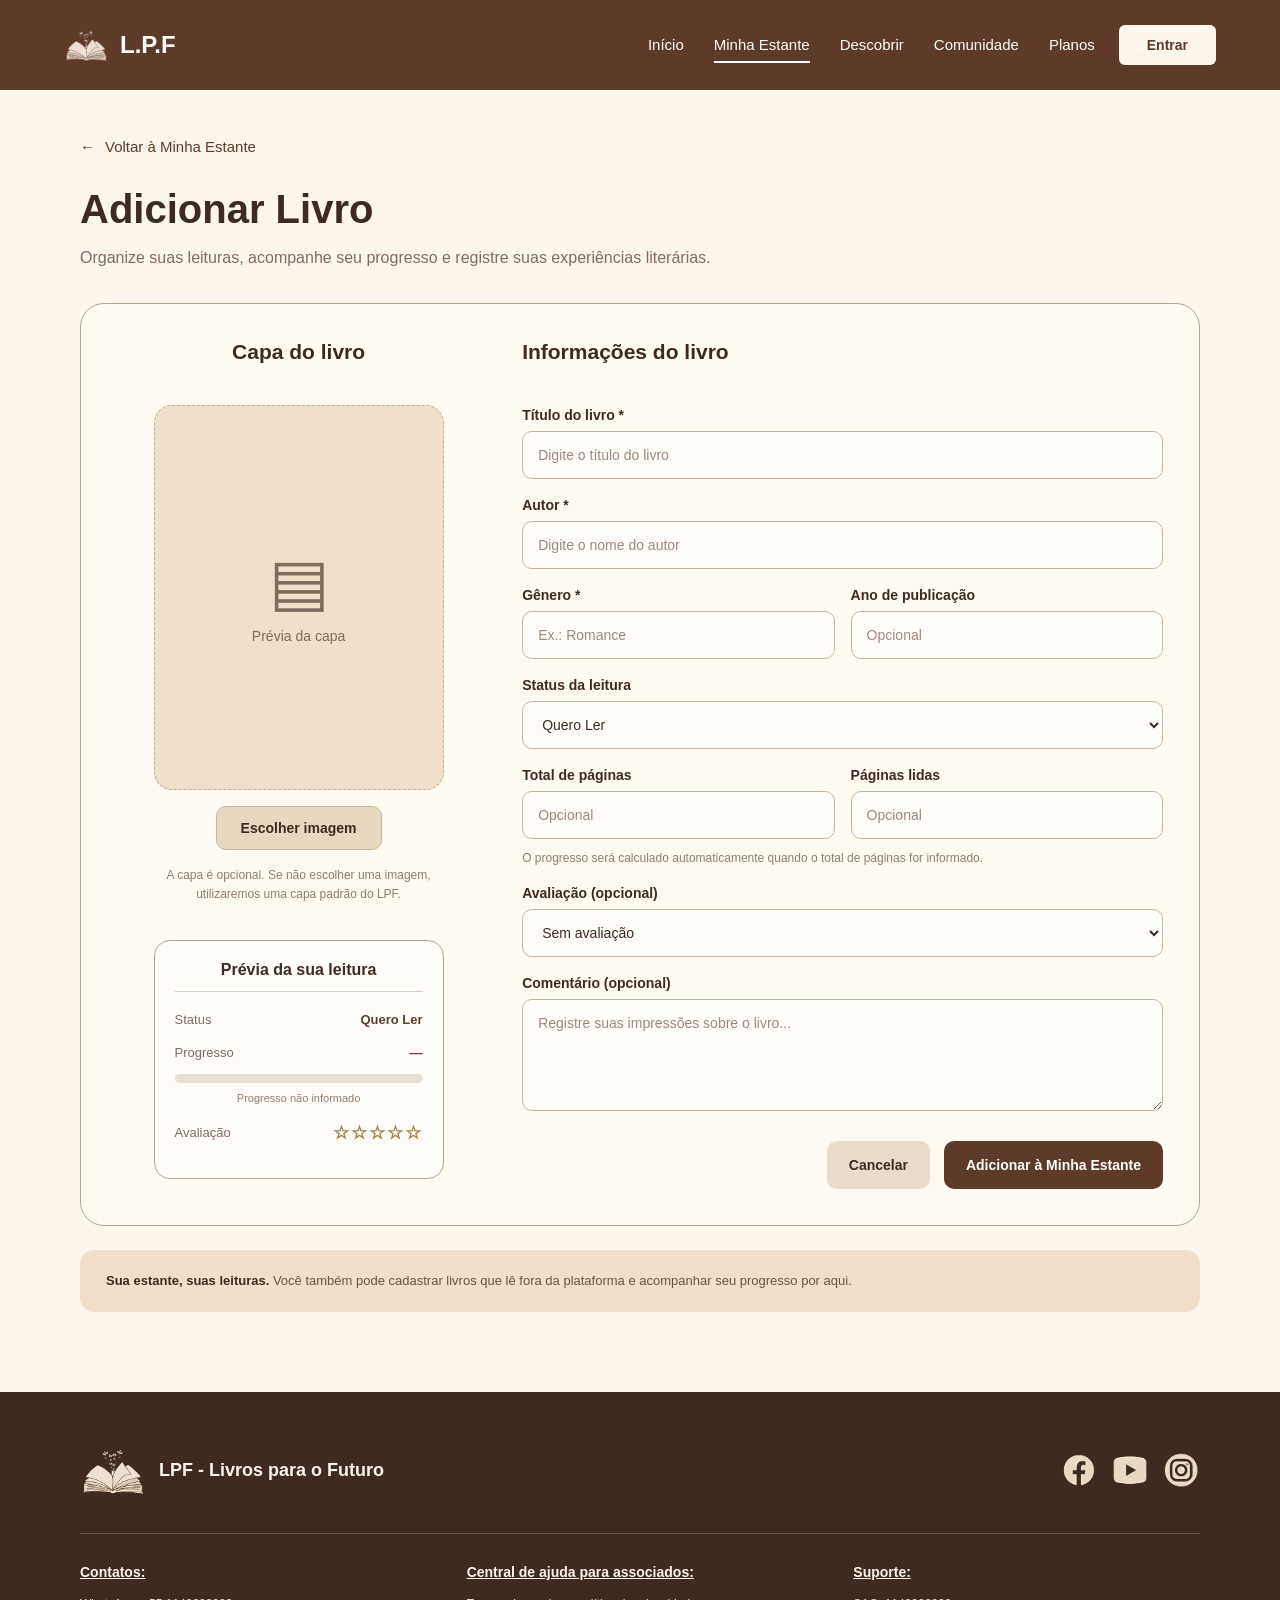
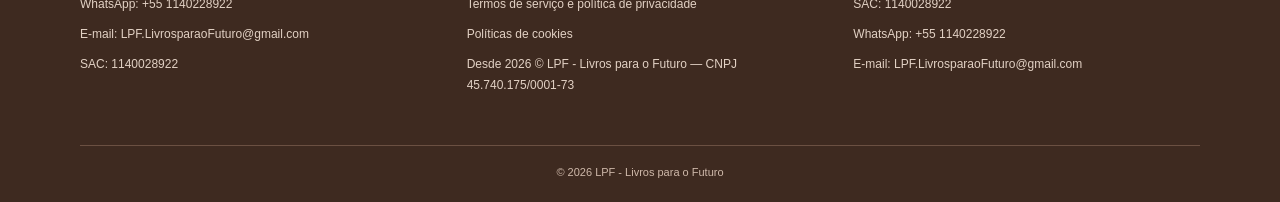
==== commit 7971cc4f: "Atualizar footer das paginas LPF" ====
--- a/pages/AdicionarLivro.html
+++ b/pages/AdicionarLivro.html
@@ -323,23 +323,23 @@
         <div class="footer-info">
           <div class="footer-column">
             <h3>Contatos:</h3>
-            <p>WhatsApp: número de contato</p>
-            <p>E-mail: contato do projeto</p>
-            <p>SAC: número de atendimento</p>
+            <p>WhatsApp: +55 1140228922</p>
+            <p>E-mail: LPF.LivrosparaoFuturo@gmail.com</p>
+            <p>SAC: 1140028922</p>
           </div>
 
           <div class="footer-column">
             <h3>Central de ajuda para associados:</h3>
             <p>Termos de serviço e política de privacidade</p>
             <p>Políticas de cookies</p>
-            <p>Informações institucionais do LPF</p>
+            <p>Desde 2026 © LPF - Livros para o Futuro — CNPJ 45.740.175/0001-73</p>
           </div>
 
           <div class="footer-column">
             <h3>Suporte:</h3>
-            <p>SAC: número de atendimento</p>
-            <p>WhatsApp: número de contato</p>
-            <p>E-mail: contato do projeto</p>
+            <p>SAC: 1140028922</p>
+            <p>WhatsApp: +55 1140228922</p>
+            <p>E-mail: LPF.LivrosparaoFuturo@gmail.com</p>
           </div>
         </div>
 
--- a/css/paginas-julio.css
+++ b/css/paginas-julio.css
@@ -1511,6 +1511,55 @@
   }
 }
 
+/*avisoo de limite de livros*/
+
+.pagina-apresentacao .apresentacao-aviso.aviso-limite,
+.pagina-adicionar .adicionar-mensagem.aviso-limite {
+  display: block;
+  margin-top: 14px;
+  padding: 18px 20px;
+
+  background-color: #f0e0cb;
+  color: var(--cor-texto);
+
+  border: 1px solid #d5bda7;
+  border-left: 4px solid var(--cor-marrom);
+  border-radius: 12px;
+
+  font-size: 14px;
+  line-height: 1.6;
+}
+
+/*link minha estante*/
+
+.pagina-apresentacao .aviso-limite a,
+.pagina-adicionar .aviso-limite a {
+  display: block;
+  width: fit-content;
+  margin-top: 14px;
+  padding: 10px 16px;
+
+  background-color: var(--cor-marrom);
+  color: #ffffff;
+
+  border-radius: 8px;
+  font-weight: 700;
+  text-decoration: none;
+
+  transition: background-color 0.2s ease;
+}
+
+.pagina-apresentacao .aviso-limite a:hover,
+.pagina-adicionar .aviso-limite a:hover {
+  background-color: #764b37;
+}
+
+.pagina-apresentacao .aviso-limite a:focus-visible,
+.pagina-adicionar .aviso-limite a:focus-visible {
+  outline: 3px solid #bda38f;
+  outline-offset: 3px;
+}
+
 /* -------------------------------------
         LPF - ADICIONAR LIVRO
 ----------------------------------------*/
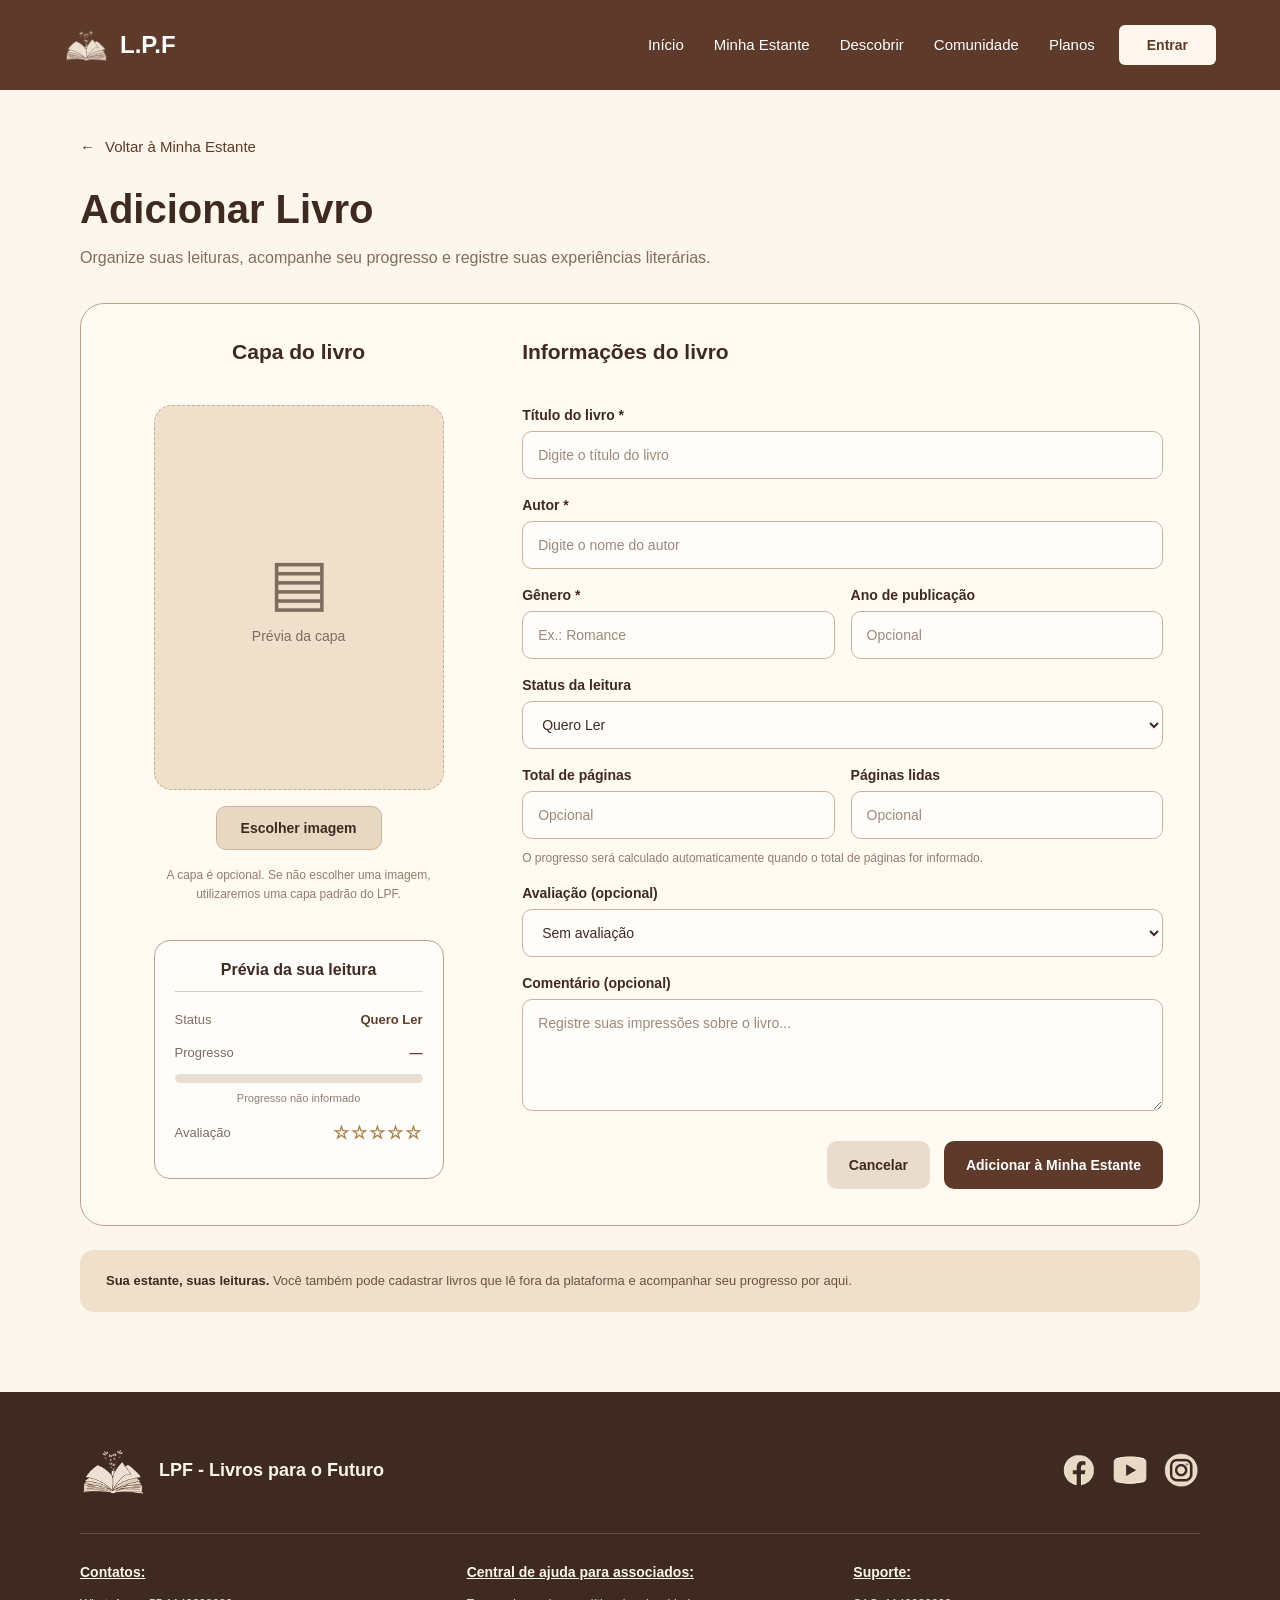
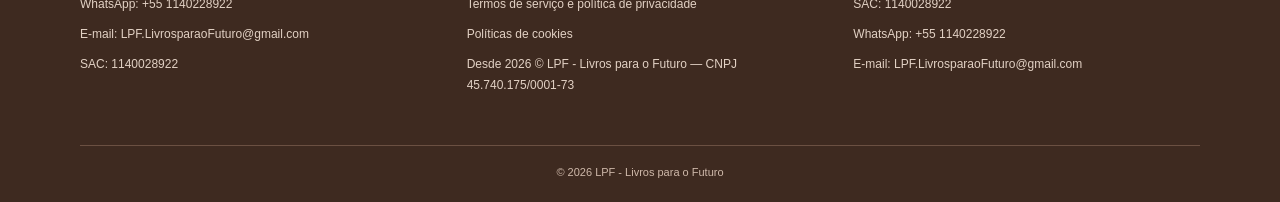
==== commit 2ecf4f73: "alterações no html do Julio, automatizando a linha na barra menu, alteração com zoom nos botões, alt" ====
--- a/pages/AdicionarLivro.html
+++ b/pages/AdicionarLivro.html
@@ -35,7 +35,7 @@
         <nav class="menu" id="menuPrincipal" aria-label="Navegação principal">
           <a href="../index.html">Início</a>
 
-          <a href="MinhaEstante.html" aria-current="page"> Minha Estante </a>
+          <a href="MinhaEstante.html"> Minha Estante </a>
 
           <a href="Descobrir.html"> Descobrir </a>
 
--- a/css/paginas-julio.css
+++ b/css/paginas-julio.css
@@ -456,14 +456,12 @@
   display: none;
 }
 
-/*animação do botão VER MAIS*/
-
-/* Animação dos novos livros */
-.pagina-descobrir .livro-card[data-extra='true']:not([hidden]) {
+/* Animação para todos os cards de Descobrir */
+.pagina-descobrir .livro-card.livro-animando:not([hidden]) {
   animation: aparecerLivro 0.6s ease-out both;
 }
 
-/* Movimento suave de entrada */
+/* Entrada suave dos livros */
 @keyframes aparecerLivro {
   from {
     opacity: 0;
@@ -476,9 +474,9 @@
   }
 }
 
-/* Respeitar preferência por menos movimento */
+/* Acessibilidade: reduzir movimento */
 @media (prefers-reduced-motion: reduce) {
-  .pagina-descobrir .livro-card[data-extra='true']:not([hidden]) {
+  .pagina-descobrir .livro-card.livro-animando:not([hidden]) {
     animation: none;
   }
 }
